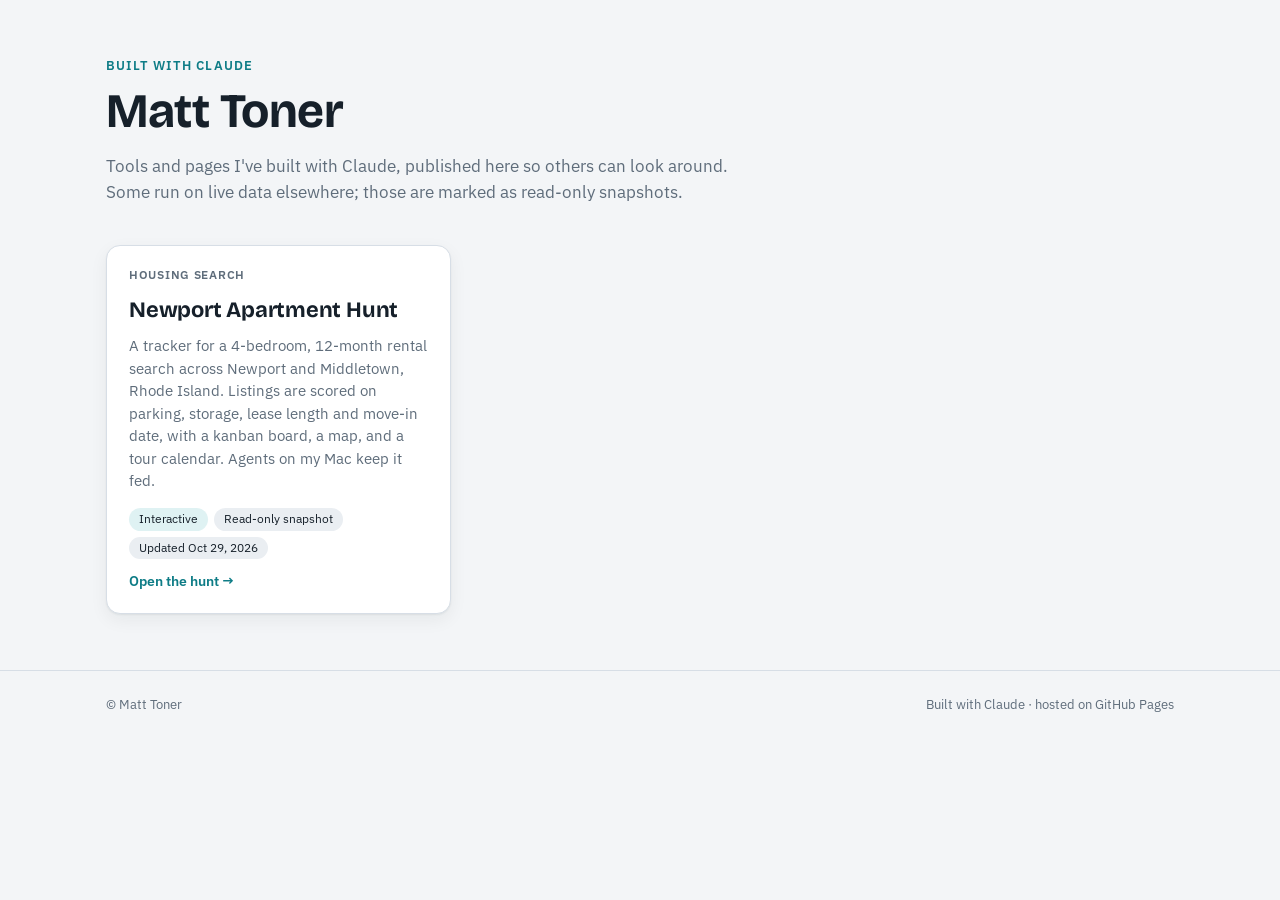
==== index.html @ 1af0e43b "Gallery site with a read-only Newport Apartment Hunt A static site for GitHub Pages on matttoner.ai:" ====
<!doctype html>
<html lang="en">
<head>
<meta charset="utf-8">
<meta name="viewport" content="width=device-width,initial-scale=1">
<title>Matt Toner</title>
<meta name="description" content="Tools and pages Matt Toner built with Claude, published to explore.">
<link rel="icon" href="assets/favicon.svg" type="image/svg+xml">
<link rel="preconnect" href="https://fonts.googleapis.com">
<link rel="stylesheet" href="https://fonts.googleapis.com/css2?family=Bricolage+Grotesque:opsz,wght@12..96,500;12..96,700&family=IBM+Plex+Sans:wght@400;500;600&display=swap">
<link rel="stylesheet" href="assets/site.css">
</head>
<body>
<header class="site">
  <div class="wrap">
    <p class="kicker">Built with Claude</p>
    <h1>Matt Toner</h1>
    <p class="lede">Tools and pages I've built with Claude, published here so others can look around. Some run on live data elsewhere; those are marked as read-only snapshots.</p>
  </div>
</header>

<section class="gallery">
  <div class="wrap">
    <div class="grid">

      <a class="card" href="apartment-hunt/">
        <span class="eyebrow">Housing search</span>
        <h2>Newport Apartment Hunt</h2>
        <p>A tracker for a 4-bedroom, 12-month rental search across Newport and Middletown, Rhode Island. Listings are scored on parking, storage, lease length and move-in date, with a kanban board, a map, and a tour calendar. Agents on my Mac keep it fed.</p>
        <span class="chips"><span class="chip accent">Interactive</span><span class="chip">Read-only snapshot</span><span class="chip" data-snapshot>Updated Oct 29, 2026</span></span>
        <span class="open">Open the hunt →</span>
      </a>

    </div>
  </div>
</section>

<footer class="site">
  <div class="wrap">
    <span>© Matt Toner</span>
    <span>Built with Claude · hosted on GitHub Pages</span>
  </div>
</footer>
</body>
</html>
---- assets/site.css ----
:root{
  --bg:#f3f5f7; --panel:#ffffff; --panel-2:#eaeef2; --fg:#16202a; --muted:#5f6d7b; --line:#d7dee6;
  --accent:#0e7c86; --accent-fg:#ffffff; --accent-soft:#dff2f3;
  --shadow:0 1px 2px rgba(22,32,42,.06),0 6px 18px rgba(22,32,42,.06);
  --display:"Bricolage Grotesque","IBM Plex Sans",system-ui,sans-serif;
  --body:"IBM Plex Sans",system-ui,-apple-system,sans-serif;
  color-scheme:light;
}
@media (prefers-color-scheme: dark){ :root:not([data-theme="light"]){
  --bg:#0f151b; --panel:#182129; --panel-2:#1f2a34; --fg:#e7edf2; --muted:#9db0bf; --line:#2a3642;
  --accent:#3fb6bf; --accent-fg:#06232a; --accent-soft:#163a3f;
  --shadow:0 1px 2px rgba(0,0,0,.4),0 8px 24px rgba(0,0,0,.35); color-scheme:dark } }
:root[data-theme="dark"]{
  --bg:#0f151b; --panel:#182129; --panel-2:#1f2a34; --fg:#e7edf2; --muted:#9db0bf; --line:#2a3642;
  --accent:#3fb6bf; --accent-fg:#06232a; --accent-soft:#163a3f;
  --shadow:0 1px 2px rgba(0,0,0,.4),0 8px 24px rgba(0,0,0,.35); color-scheme:dark }
*{box-sizing:border-box}
html{scroll-behavior:smooth}
body{margin:0;background:var(--bg);color:var(--fg);font-family:var(--body);font-size:15px;line-height:1.55}
a{color:var(--accent)}
h1,h2,h3{font-family:var(--display);margin:0;text-wrap:balance;letter-spacing:-.01em}
.wrap{max-width:1100px;margin:0 auto;padding:0 16px}
header.site{padding:56px 0 28px}
header.site .kicker{font-size:13px;letter-spacing:.08em;text-transform:uppercase;color:var(--accent);font-weight:600;margin:0 0 10px}
header.site h1{font-size:clamp(32px,5vw,48px);font-weight:700;line-height:1.05}
header.site p.lede{max-width:640px;color:var(--muted);font-size:17px;margin:16px 0 0}
section.gallery{padding:12px 0 56px}
.grid{display:grid;grid-template-columns:repeat(auto-fill,minmax(300px,1fr));gap:16px}
.card{display:flex;flex-direction:column;gap:12px;background:var(--panel);border:1px solid var(--line);border-radius:14px;padding:20px 22px;box-shadow:var(--shadow);text-decoration:none;color:inherit;min-width:0;transition:transform .12s ease,border-color .12s ease}
.card:hover{transform:translateY(-2px);border-color:var(--accent)}
.card:focus-visible{outline:2px solid var(--accent);outline-offset:3px}
.card .eyebrow{font-size:12px;letter-spacing:.06em;text-transform:uppercase;color:var(--muted);font-weight:600}
.card h2{font-size:22px;line-height:1.2}
.card p{margin:0;color:var(--muted);font-size:14.5px}
.card .chips{display:flex;flex-wrap:wrap;gap:6px;margin-top:auto;padding-top:4px}
.chip{display:inline-flex;align-items:center;font-size:12px;line-height:1.35;padding:3px 10px;border-radius:999px;background:var(--panel-2);color:var(--fg)}
.chip.accent{background:var(--accent-soft)}
.card .open{display:inline-flex;align-items:center;gap:6px;color:var(--accent);font-weight:600;font-size:14px}
.card:hover .open{text-decoration:underline}
footer.site{border-top:1px solid var(--line);padding:24px 0 48px;color:var(--muted);font-size:13px}
footer.site .wrap{display:flex;flex-wrap:wrap;gap:8px 20px;justify-content:space-between}
@media (max-width:560px){header.site{padding:40px 0 20px}.card{padding:18px}}
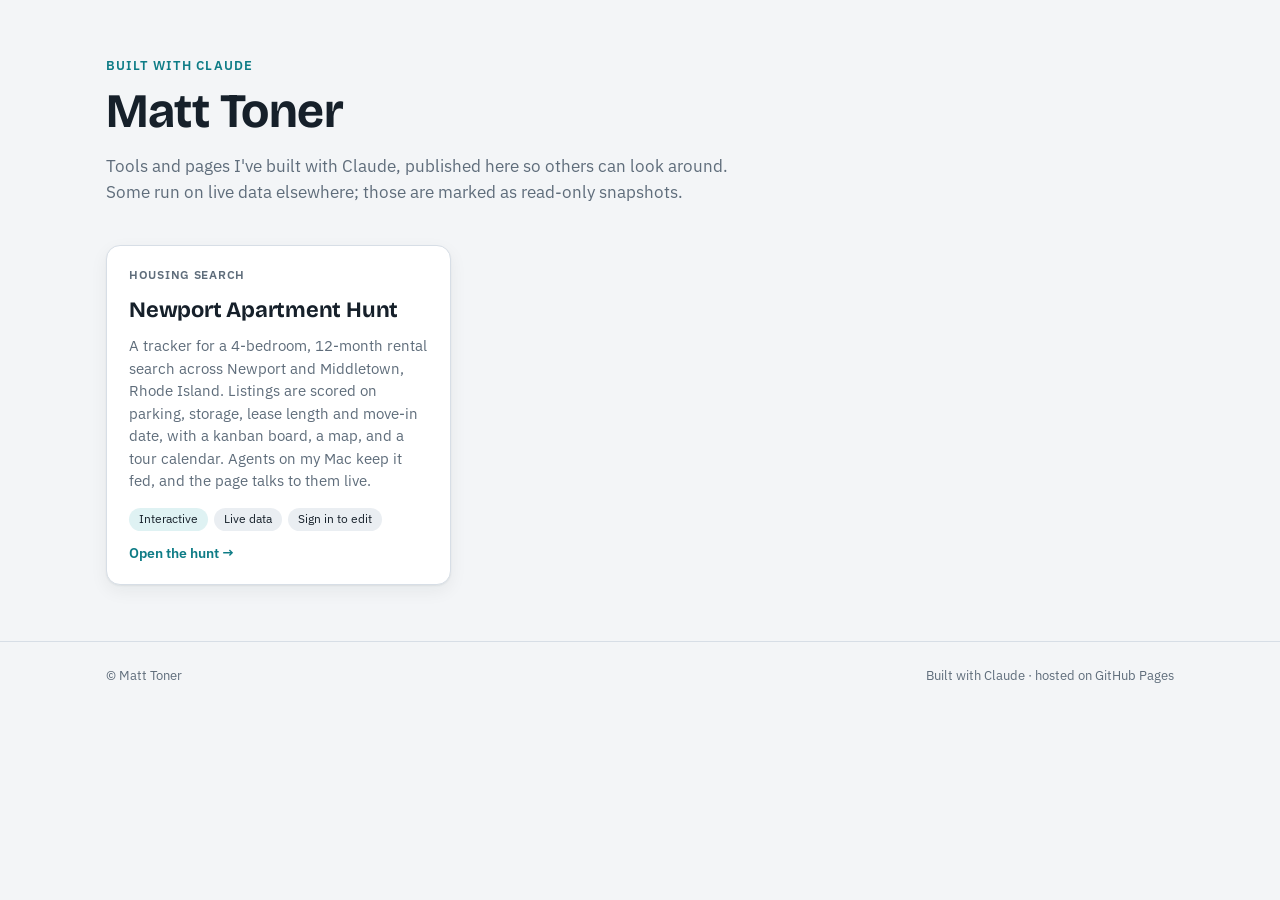
==== commit 2eacca93: "Apartment hunt page talks to the hub live, with sign-in to edit The page uses its hub mode against h" ====
--- a/index.html
+++ b/index.html
@@ -26,8 +26,8 @@
       <a class="card" href="apartment-hunt/">
         <span class="eyebrow">Housing search</span>
         <h2>Newport Apartment Hunt</h2>
-        <p>A tracker for a 4-bedroom, 12-month rental search across Newport and Middletown, Rhode Island. Listings are scored on parking, storage, lease length and move-in date, with a kanban board, a map, and a tour calendar. Agents on my Mac keep it fed.</p>
-        <span class="chips"><span class="chip accent">Interactive</span><span class="chip">Read-only snapshot</span><span class="chip" data-snapshot>Updated Oct 29, 2026</span></span>
+        <p>A tracker for a 4-bedroom, 12-month rental search across Newport and Middletown, Rhode Island. Listings are scored on parking, storage, lease length and move-in date, with a kanban board, a map, and a tour calendar. Agents on my Mac keep it fed, and the page talks to them live.</p>
+        <span class="chips"><span class="chip accent">Interactive</span><span class="chip">Live data</span><span class="chip">Sign in to edit</span></span>
         <span class="open">Open the hunt →</span>
       </a>
 
